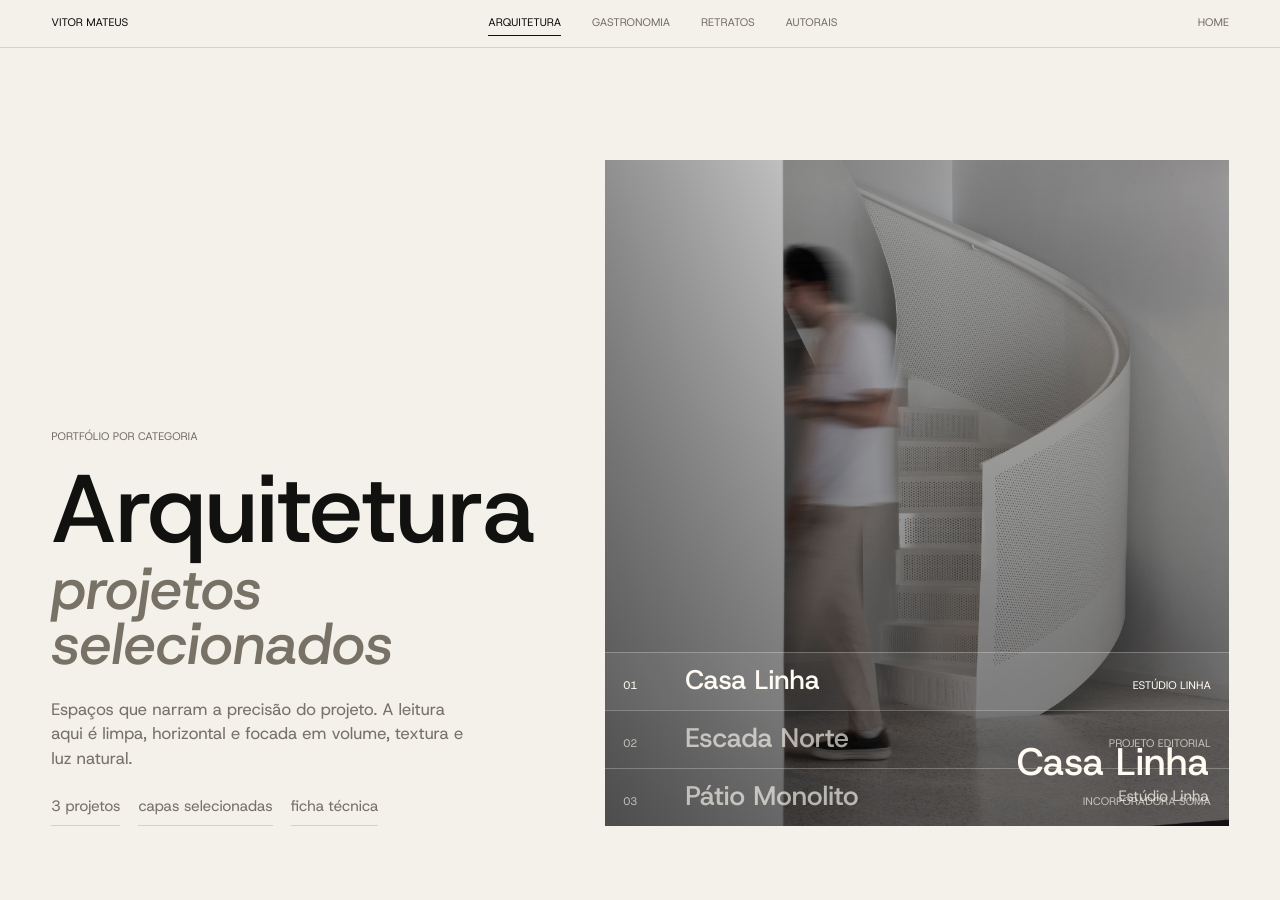
==== arquitetura.html @ 24df0d2b "feat: add category and project portfolio pages" ====
﻿<!DOCTYPE html>
<html lang="pt-BR">
<head>
  <meta charset="UTF-8" />
  <meta name="viewport" content="width=device-width, initial-scale=1.0" />
  <title>Arquitetura - Vitor Mateus</title>
  <meta name="description" content="Projetos de arquitetura por Vitor Mateus." />
  <link rel="preconnect" href="https://fonts.googleapis.com" />
  <link rel="preconnect" href="https://fonts.gstatic.com" crossorigin />
  <link href="https://fonts.googleapis.com/css2?family=Host+Grotesk:ital,wght@0,300..800;1,300..800&display=swap" rel="stylesheet" />
  <link rel="stylesheet" href="assets/category-page.css" />
</head>
<body>
  <div id="app"></div>
  <script>
    window.PAGE_DATA = {
      label: "Arquitetura",
      path: "/arquitetura",
      title: "Arquitetura",
      subtitle: "projetos selecionados",
      intro: "Espaços que narram a precisão do projeto. A leitura aqui é limpa, horizontal e focada em volume, textura e luz natural.",
      stats: ["3 projetos", "capas selecionadas", "ficha técnica"],
      projects: [
        {
          slug: "casa-linha",
          title: "Casa Linha",
          client: "Estúdio Linha",
          date: "2025",
          location: "São Paulo, BR",
          note: "residencial",
          description: "Ensaio de residência contemporânea com ênfase em circulação, luz lateral e acabamento.",
          cover: "assets/arquitetura/arq-01.jpg",
          coverAlt: "Escada em residência contemporânea",
        },
        {
          slug: "escada-norte",
          title: "Escada Norte",
          client: "Projeto Editorial",
          date: "2024",
          location: "Curitiba, BR",
          note: "circulação",
          description: "Uma sequência sobre eixo vertical, ritmo e silêncio visual em ambiente interno.",
          cover: "assets/arquitetura/arq-04.jpg",
          coverAlt: "Escada com linguagem minimalista",
        },
        {
          slug: "patio-monolito",
          title: "Pátio Monolito",
          client: "Incorporadora Soma",
          date: "2024",
          location: "Belo Horizonte, BR",
          note: "textura e massa",
          description: "Blocos, cortes de sombra e materialidade em uma leitura mais gráfica da arquitetura.",
          cover: "assets/arquitetura/arq-07.jpg",
          coverAlt: "Escada e fachada interna",
        }
      ]
    };
  </script>
  <script src="assets/category-page.js"></script>
</body>
</html>
---- assets/category-page.css ----
﻿:root {
  --ink: #11110f;
  --paper: #f4f1eb;
  --paper-soft: #e7e1d6;
  --muted: #777166;
  --line: rgba(17, 17, 15, 0.14);
  --white: #fffaf2;
  --display: "Host Grotesk", "Helvetica Neue", Arial, sans-serif;
  --body: "Host Grotesk", "Helvetica Neue", Arial, sans-serif;
  --side: clamp(20px, 4vw, 64px);
  --max: 1680px;
}

*,
*::before,
*::after {
  box-sizing: border-box;
}

html {
  scroll-behavior: smooth;
  background: var(--ink);
}

body {
  margin: 0;
  min-height: 100vh;
  background: var(--paper);
  color: var(--ink);
  font-family: var(--body);
  font-size: 15px;
  line-height: 1.45;
  text-rendering: geometricPrecision;
}

img,
video {
  display: block;
  width: 100%;
}

a {
  color: inherit;
  text-decoration: none;
}

button {
  font: inherit;
  color: inherit;
}

::selection {
  background: var(--ink);
  color: var(--paper);
}

.page {
  max-width: var(--max);
  margin: 0 auto;
}

.topbar {
  position: sticky;
  top: 0;
  z-index: 40;
  display: grid;
  grid-template-columns: auto 1fr auto;
  gap: 24px;
  align-items: center;
  padding: 18px var(--side);
  background: color-mix(in srgb, var(--paper) 86%, transparent);
  border-bottom: 1px solid var(--line);
  backdrop-filter: blur(18px);
}

.topbar__brand,
.topbar__link,
.topbar__home,
.eyebrow,
.footer {
  font-size: 11px;
  line-height: 1;
  text-transform: uppercase;
}

.topbar__brand,
.topbar__home {
  white-space: nowrap;
}

.topbar__nav {
  display: flex;
  justify-content: center;
  gap: clamp(12px, 2.4vw, 36px);
}

.topbar__link,
.topbar__home {
  position: relative;
  color: var(--muted);
  transition: color 180ms ease;
}

.topbar__link::after,
.topbar__home::after {
  content: "";
  position: absolute;
  left: 0;
  right: 0;
  bottom: -7px;
  height: 1px;
  background: currentColor;
  transform: scaleX(0);
  transform-origin: left;
  transition: transform 220ms ease;
}

.topbar__link:hover,
.topbar__link.is-current,
.topbar__home:hover {
  color: var(--ink);
}

.topbar__link:hover::after,
.topbar__link.is-current::after,
.topbar__home:hover::after {
  transform: scaleX(1);
}

.category-hero {
  min-height: calc(100svh - 58px);
  display: grid;
  grid-template-columns: minmax(0, 0.88fr) minmax(420px, 1.12fr);
  gap: clamp(28px, 5vw, 96px);
  align-items: end;
  padding: clamp(34px, 5vw, 84px) var(--side);
}

.category-hero__text {
  display: grid;
  gap: clamp(18px, 2vw, 30px);
  align-content: end;
}

.eyebrow {
  margin: 0;
  color: var(--muted);
}

.category-hero h1 {
  margin: 0;
  font-family: var(--display);
  font-size: clamp(58px, 7.5vw, 118px);
  font-weight: 500;
  line-height: 0.86;
}

.category-hero h1 span {
  display: block;
  max-width: 12ch;
  margin-top: 12px;
  color: var(--muted);
  font-size: clamp(32px, 4.5vw, 72px);
  font-style: italic;
  line-height: 0.95;
}

.category-hero__copy {
  max-width: 39ch;
  margin: 0;
  color: var(--muted);
  font-size: clamp(16px, 1.3vw, 20px);
}

.category-hero__stats {
  display: flex;
  flex-wrap: wrap;
  gap: 10px 18px;
  color: var(--muted);
}

.category-hero__stats span {
  padding-bottom: 7px;
  border-bottom: 1px solid var(--line);
}

.category-hero__visual {
  position: relative;
  min-height: min(74svh, 760px);
  overflow: hidden;
  background: var(--paper-soft);
}

.preview {
  position: absolute;
  inset: 0;
  display: block;
  color: var(--white);
}

.preview::after {
  content: "";
  position: absolute;
  inset: 0;
  background:
    linear-gradient(180deg, rgba(0,0,0,0.03), rgba(0,0,0,0.48)),
    linear-gradient(90deg, rgba(0,0,0,0.42), rgba(0,0,0,0.04) 55%);
}

.preview img {
  height: 100%;
  object-fit: cover;
  transition: transform 900ms cubic-bezier(.2,.7,.2,1), filter 420ms ease;
}

.category-hero__visual:hover .preview img {
  transform: scale(1.025);
  filter: brightness(0.94);
}

.preview__caption {
  position: absolute;
  right: 20px;
  bottom: 18px;
  z-index: 2;
  display: grid;
  gap: 5px;
  justify-items: end;
  text-align: right;
}

.preview__caption strong {
  font-size: clamp(28px, 3vw, 54px);
  font-weight: 500;
  line-height: 0.95;
}

.preview__caption em {
  color: rgba(255, 250, 242, 0.72);
  font-style: normal;
}

.project-index {
  position: absolute;
  left: 0;
  right: 0;
  bottom: 0;
  z-index: 3;
  display: grid;
  color: var(--white);
}

.project-index__row {
  display: grid;
  grid-template-columns: 46px minmax(0, 1fr) auto;
  gap: 16px;
  align-items: baseline;
  min-height: 58px;
  padding: 15px 18px;
  border-top: 1px solid rgba(255, 250, 242, 0.26);
  color: rgba(255, 250, 242, 0.64);
  transition: color 180ms ease, background 180ms ease;
}

.project-index__row:hover,
.project-index__row:focus,
.project-index__row.is-active {
  color: var(--white);
  background: rgba(255, 250, 242, 0.055);
}

.project-index__row span,
.project-index__row em {
  font-size: 11px;
  font-style: normal;
  text-transform: uppercase;
}

.project-index__row strong {
  overflow: hidden;
  font-family: var(--display);
  font-size: clamp(24px, 2.1vw, 38px);
  font-weight: 500;
  line-height: 0.95;
  text-overflow: ellipsis;
  white-space: nowrap;
}

@media (max-width: 1080px) {
  .category-hero {
    grid-template-columns: 1fr;
  }

  .category-hero__visual {
    min-height: 68svh;
  }

}

@media (max-width: 760px) {
  .topbar {
    grid-template-columns: 1fr auto;
  }

  .topbar__nav {
    display: none;
  }

  .category-hero {
    min-height: auto;
    padding-top: 44px;
  }

  .category-hero__visual {
    min-height: 74svh;
  }

  .preview__caption {
    display: none;
  }

  .project-index__row {
    grid-template-columns: 34px minmax(0, 1fr);
  }

  .project-index__row em {
    display: none;
  }

}

@media (prefers-reduced-motion: reduce) {
  html {
    scroll-behavior: auto;
  }

  *,
  *::before,
  *::after {
    animation-duration: 1ms !important;
    animation-iteration-count: 1 !important;
    transition-duration: 1ms !important;
  }
}
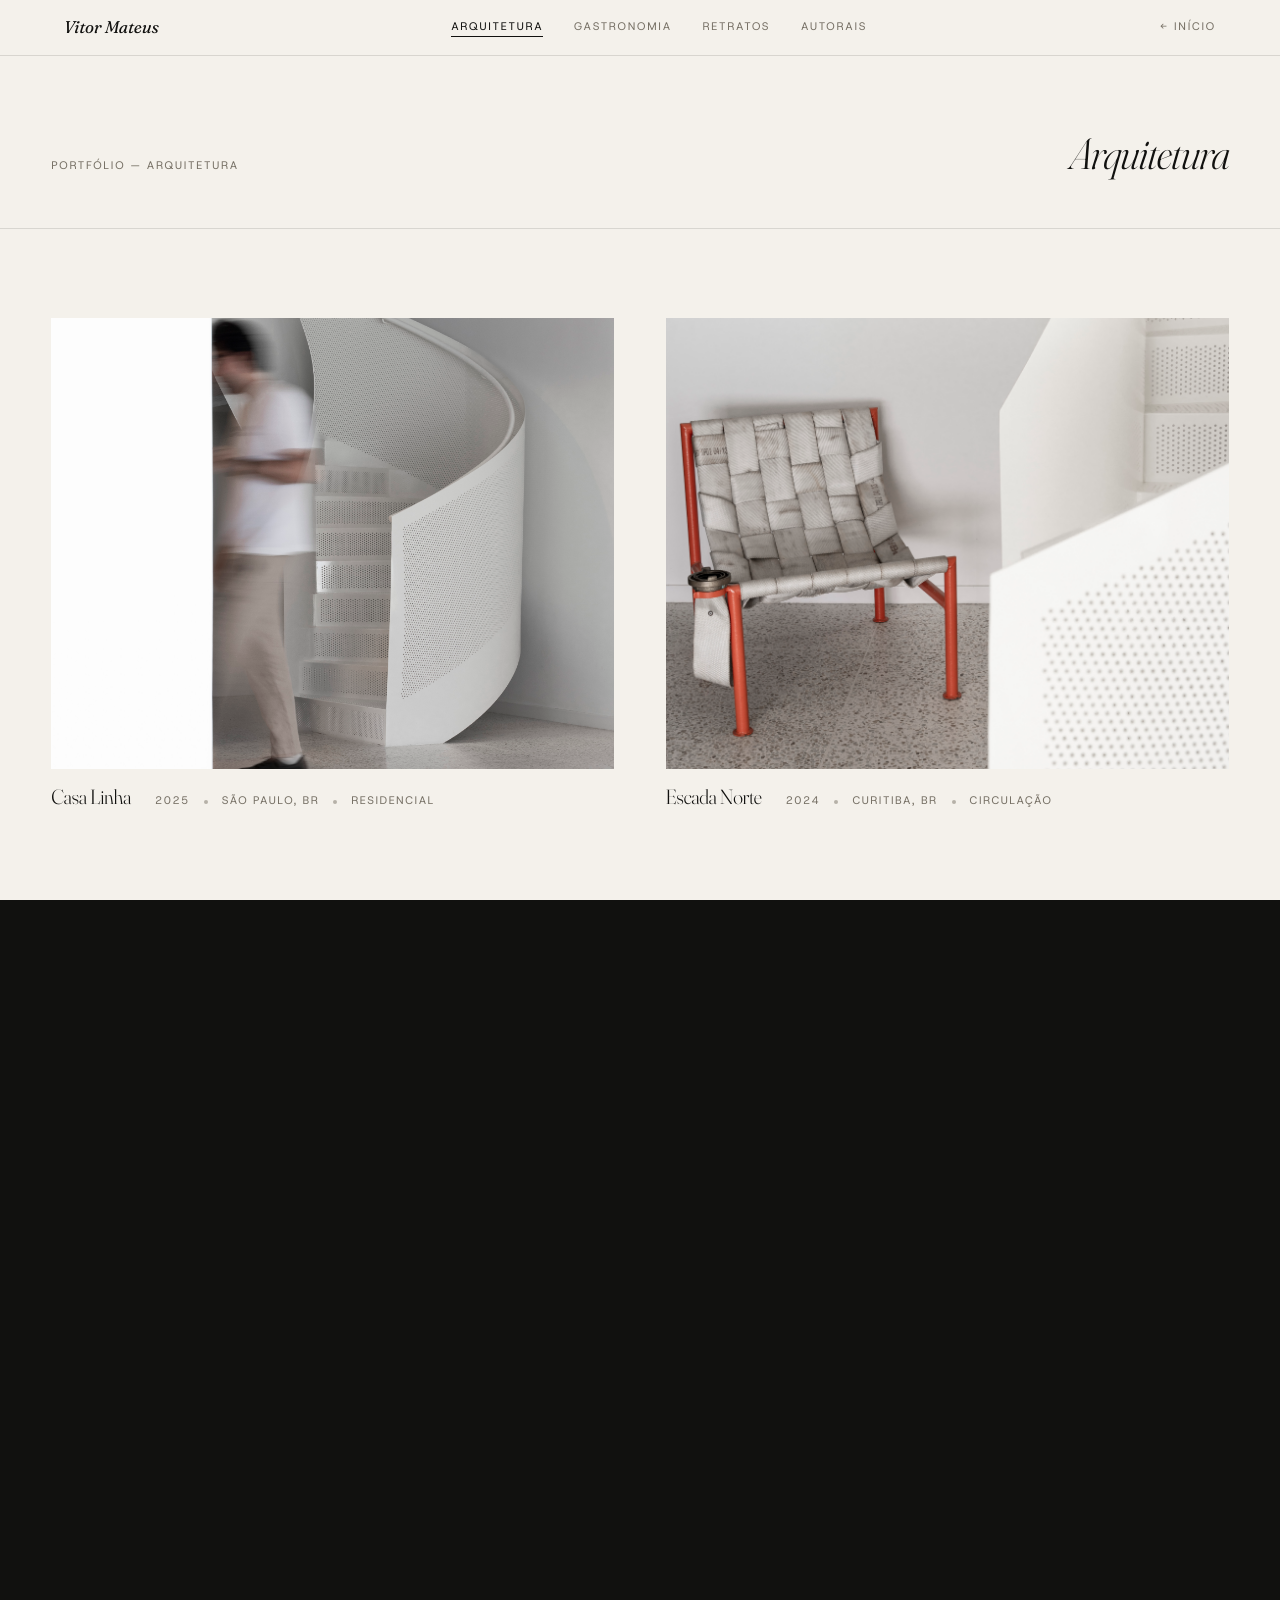
==== commit 9ab15896: "alteracoes estilo Studio Ahremark" ====
--- a/arquitetura.html
+++ b/arquitetura.html
@@ -7,7 +7,7 @@
   <meta name="description" content="Projetos de arquitetura por Vitor Mateus." />
   <link rel="preconnect" href="https://fonts.googleapis.com" />
   <link rel="preconnect" href="https://fonts.gstatic.com" crossorigin />
-  <link href="https://fonts.googleapis.com/css2?family=Host+Grotesk:ital,wght@0,300..800;1,300..800&display=swap" rel="stylesheet" />
+  <link href="https://fonts.googleapis.com/css2?family=Host+Grotesk:ital,wght@0,300..800;1,300..800&family=Fraunces:ital,opsz,wght@0,9..144,300..600;1,9..144,300..600&display=swap" rel="stylesheet" />
   <link rel="stylesheet" href="assets/category-page.css" />
 </head>
 <body>
--- a/assets/category-page.css
+++ b/assets/category-page.css
@@ -1,25 +1,25 @@
-﻿:root {
+:root {
   --ink: #11110f;
   --paper: #f4f1eb;
   --paper-soft: #e7e1d6;
   --muted: #777166;
-  --line: rgba(17, 17, 15, 0.14);
+  --muted-2: #5e5950;
+  --line: rgba(17, 17, 15, 0.12);
+  --line-strong: rgba(17, 17, 15, 0.28);
   --white: #fffaf2;
-  --display: "Host Grotesk", "Helvetica Neue", Arial, sans-serif;
+  --serif: "Fraunces", "Times New Roman", Georgia, serif;
+  --display: "Fraunces", "Times New Roman", Georgia, serif;
   --body: "Host Grotesk", "Helvetica Neue", Arial, sans-serif;
-  --side: clamp(20px, 4vw, 64px);
-  --max: 1680px;
-}
-
-*,
-*::before,
-*::after {
-  box-sizing: border-box;
-}
+  --side: clamp(24px, 5vw, 88px);
+  --max: 1440px;
+  --topbar-h: 56px;
+}
+
+*, *::before, *::after { box-sizing: border-box; }
 
 html {
   scroll-behavior: smooth;
-  background: var(--ink);
+  background: var(--paper);
 }
 
 body {
@@ -31,67 +31,74 @@
   font-size: 15px;
   line-height: 1.45;
   text-rendering: geometricPrecision;
-}
-
-img,
-video {
-  display: block;
-  width: 100%;
-}
-
-a {
-  color: inherit;
-  text-decoration: none;
-}
-
-button {
-  font: inherit;
-  color: inherit;
-}
-
-::selection {
+  overflow-x: hidden;
+}
+
+img, video { display: block; width: 100%; }
+a { color: inherit; text-decoration: none; }
+button { font: inherit; color: inherit; }
+
+::selection { background: var(--ink); color: var(--paper); }
+
+/* ─── Page Transition ─── */
+.page-transition {
+  position: fixed;
+  inset: 0;
+  z-index: 500;
   background: var(--ink);
-  color: var(--paper);
-}
-
-.page {
-  max-width: var(--max);
-  margin: 0 auto;
-}
-
+  transform: translateY(100%);
+  pointer-events: none;
+}
+
+.page-transition.is-entering {
+  animation: curtain-in 600ms cubic-bezier(.76, 0, .24, 1) forwards;
+}
+
+@keyframes curtain-in {
+  from { transform: translateY(100%); }
+  to   { transform: translateY(0%); }
+}
+
+/* ─── Topbar ─── */
 .topbar {
-  position: sticky;
-  top: 0;
+  position: fixed;
+  top: 0; left: 0; right: 0;
   z-index: 40;
+  height: var(--topbar-h);
   display: grid;
   grid-template-columns: auto 1fr auto;
   gap: 24px;
   align-items: center;
-  padding: 18px var(--side);
-  background: color-mix(in srgb, var(--paper) 86%, transparent);
+  padding: 0 var(--side);
+  background: color-mix(in srgb, var(--paper) 88%, transparent);
   border-bottom: 1px solid var(--line);
-  backdrop-filter: blur(18px);
-}
-
-.topbar__brand,
+  backdrop-filter: blur(20px);
+  -webkit-backdrop-filter: blur(20px);
+}
+
 .topbar__link,
 .topbar__home,
-.eyebrow,
-.footer {
+.eyebrow {
   font-size: 11px;
+  letter-spacing: 0.16em;
   line-height: 1;
   text-transform: uppercase;
 }
 
-.topbar__brand,
-.topbar__home {
+.topbar__brand {
   white-space: nowrap;
+  font-family: var(--serif);
+  font-size: 17px;
+  font-style: italic;
+  font-weight: 400;
+  letter-spacing: -0.01em;
+  line-height: 1;
 }
 
 .topbar__nav {
   display: flex;
   justify-content: center;
-  gap: clamp(12px, 2.4vw, 36px);
+  gap: clamp(14px, 2.4vw, 40px);
 }
 
 .topbar__link,
@@ -99,47 +106,40 @@
   position: relative;
   color: var(--muted);
   transition: color 180ms ease;
+  white-space: nowrap;
 }
 
 .topbar__link::after,
 .topbar__home::after {
   content: "";
   position: absolute;
-  left: 0;
-  right: 0;
-  bottom: -7px;
+  left: 0; right: 0;
+  bottom: -4px;
   height: 1px;
   background: currentColor;
   transform: scaleX(0);
   transform-origin: left;
-  transition: transform 220ms ease;
+  transition: transform 260ms cubic-bezier(.76, 0, .24, 1);
 }
 
 .topbar__link:hover,
 .topbar__link.is-current,
-.topbar__home:hover {
-  color: var(--ink);
-}
+.topbar__home:hover { color: var(--ink); }
 
 .topbar__link:hover::after,
 .topbar__link.is-current::after,
-.topbar__home:hover::after {
-  transform: scaleX(1);
-}
-
-.category-hero {
-  min-height: calc(100svh - 58px);
-  display: grid;
-  grid-template-columns: minmax(0, 0.88fr) minmax(420px, 1.12fr);
-  gap: clamp(28px, 5vw, 96px);
-  align-items: end;
-  padding: clamp(34px, 5vw, 84px) var(--side);
-}
-
-.category-hero__text {
-  display: grid;
-  gap: clamp(18px, 2vw, 30px);
-  align-content: end;
+.topbar__home:hover::after { transform: scaleX(1); }
+
+.topbar__link.is-current { color: var(--ink); }
+
+/* ─── Top header — minimal ─── */
+.cat-header {
+  display: flex;
+  align-items: baseline;
+  justify-content: space-between;
+  gap: 24px;
+  padding: calc(var(--topbar-h) + clamp(48px, 6vw, 88px)) clamp(28px, 4vw, 64px) clamp(36px, 4vw, 56px);
+  border-bottom: 1px solid var(--line);
 }
 
 .eyebrow {
@@ -147,198 +147,200 @@
   color: var(--muted);
 }
 
-.category-hero h1 {
+.cat-title {
   margin: 0;
-  font-family: var(--display);
-  font-size: clamp(58px, 7.5vw, 118px);
-  font-weight: 500;
-  line-height: 0.86;
-}
-
-.category-hero h1 span {
+  font-family: var(--serif);
+  font-size: clamp(32px, 3.4vw, 52px);
+  font-weight: 300;
+  font-style: italic;
+  line-height: 1;
+  letter-spacing: -0.025em;
+  font-variation-settings: "opsz" 144;
+}
+
+/* ─── Layout — full-width stack ─── */
+.cat-layout {
   display: block;
-  max-width: 12ch;
-  margin-top: 12px;
-  color: var(--muted);
-  font-size: clamp(32px, 4.5vw, 72px);
-  font-style: italic;
-  line-height: 0.95;
-}
-
-.category-hero__copy {
-  max-width: 39ch;
-  margin: 0;
-  color: var(--muted);
-  font-size: clamp(16px, 1.3vw, 20px);
-}
-
-.category-hero__stats {
-  display: flex;
-  flex-wrap: wrap;
-  gap: 10px 18px;
-  color: var(--muted);
-}
-
-.category-hero__stats span {
-  padding-bottom: 7px;
-  border-bottom: 1px solid var(--line);
-}
-
-.category-hero__visual {
+}
+
+/* ─── Featured Works Grid (OH Architecture style) ─── */
+.cat-stack {
+  display: grid;
+  grid-template-columns: repeat(2, minmax(0, 1fr));
+  gap: clamp(80px, 8vw, 140px) clamp(36px, 4vw, 72px);
+  padding: clamp(60px, 7vw, 110px) clamp(28px, 4vw, 64px) 0;
+  max-width: var(--max);
+  margin: 0 auto;
+}
+
+.cat-card {
   position: relative;
-  min-height: min(74svh, 760px);
+  display: flex;
+  flex-direction: column;
+  gap: 18px;
+  text-decoration: none;
+  cursor: pointer;
+  opacity: 0;
+  transform: translateY(40px);
+  transition: opacity 800ms ease, transform 900ms cubic-bezier(.2,.7,.2,1);
+}
+
+.cat-card.is-visible {
+  opacity: 1;
+  transform: translateY(0);
+}
+
+
+/* Image — landscape 16:10 */
+.cat-card__media {
+  position: relative;
   overflow: hidden;
   background: var(--paper-soft);
-}
-
-.preview {
+  aspect-ratio: 5 / 4;
+}
+
+.cat-card__media img {
   position: absolute;
   inset: 0;
-  display: block;
-  color: var(--white);
-}
-
-.preview::after {
-  content: "";
-  position: absolute;
-  inset: 0;
-  background:
-    linear-gradient(180deg, rgba(0,0,0,0.03), rgba(0,0,0,0.48)),
-    linear-gradient(90deg, rgba(0,0,0,0.42), rgba(0,0,0,0.04) 55%);
-}
-
-.preview img {
+  width: 100%;
   height: 100%;
   object-fit: cover;
-  transition: transform 900ms cubic-bezier(.2,.7,.2,1), filter 420ms ease;
-}
-
-.category-hero__visual:hover .preview img {
-  transform: scale(1.025);
-  filter: brightness(0.94);
-}
-
-.preview__caption {
-  position: absolute;
-  right: 20px;
-  bottom: 18px;
-  z-index: 2;
+  filter: saturate(0.96);
+  transition: opacity 500ms cubic-bezier(.4, 0, .2, 1);
+}
+
+.cat-card__media img[data-layer="base"] { opacity: 1; z-index: 1; }
+.cat-card__media img[data-layer="swap"] { opacity: 0; z-index: 2; }
+
+.cat-card.is-swapped .cat-card__media img[data-layer="base"] { opacity: 0; }
+.cat-card.is-swapped .cat-card__media img[data-layer="swap"] { opacity: 1; }
+
+/* Caption row: title + meta on the same line, flush with image */
+.cat-card__caption {
+  display: flex;
+  align-items: baseline;
+  flex-wrap: wrap;
+  gap: 12px 24px;
+  padding: 0;
+}
+
+.cat-card__title {
+  margin: 0;
+  font-family: var(--serif);
+  font-size: clamp(20px, 1.6vw, 26px);
+  font-weight: 300;
+  line-height: 1.1;
+  letter-spacing: -0.015em;
+  color: var(--ink);
+  font-variation-settings: "opsz" 144;
+}
+
+.cat-card__meta {
+  display: flex;
+  flex-wrap: wrap;
+  align-items: center;
+  gap: 14px;
+  font-size: 11px;
+  letter-spacing: 0.14em;
+  text-transform: uppercase;
+  color: var(--muted);
+}
+
+.cat-card__meta span {
+  display: inline-flex;
+  align-items: center;
+  gap: 14px;
+}
+
+.cat-card__meta span:not(:last-child)::after {
+  content: "";
+  width: 4px;
+  height: 4px;
+  background: var(--muted);
+  border-radius: 50%;
+  opacity: 0.5;
+}
+
+
+/* Closing flourish at bottom of stack */
+.cat-stack__end {
+  grid-column: 1 / -1;
   display: grid;
-  gap: 5px;
-  justify-items: end;
-  text-align: right;
-}
-
-.preview__caption strong {
-  font-size: clamp(28px, 3vw, 54px);
+  place-items: center;
+  padding: clamp(80px, 9vw, 140px) clamp(20px, 4vw, 64px) clamp(50px, 6vw, 80px);
+  text-align: center;
+  color: var(--muted);
+  border-top: 1px solid var(--line);
+  margin-top: clamp(60px, 7vw, 100px);
+}
+
+.cat-stack__end p {
+  margin: 0 0 18px;
+  font-size: 11px;
+  letter-spacing: 0.14em;
+  text-transform: uppercase;
+}
+
+.cat-stack__end a {
+  font-family: var(--display);
+  font-size: clamp(24px, 2.4vw, 36px);
   font-weight: 500;
-  line-height: 0.95;
-}
-
-.preview__caption em {
-  color: rgba(255, 250, 242, 0.72);
-  font-style: normal;
-}
-
-.project-index {
-  position: absolute;
-  left: 0;
-  right: 0;
-  bottom: 0;
-  z-index: 3;
-  display: grid;
-  color: var(--white);
-}
-
-.project-index__row {
-  display: grid;
-  grid-template-columns: 46px minmax(0, 1fr) auto;
-  gap: 16px;
-  align-items: baseline;
-  min-height: 58px;
-  padding: 15px 18px;
-  border-top: 1px solid rgba(255, 250, 242, 0.26);
-  color: rgba(255, 250, 242, 0.64);
-  transition: color 180ms ease, background 180ms ease;
-}
-
-.project-index__row:hover,
-.project-index__row:focus,
-.project-index__row.is-active {
-  color: var(--white);
-  background: rgba(255, 250, 242, 0.055);
-}
-
-.project-index__row span,
-.project-index__row em {
-  font-size: 11px;
-  font-style: normal;
-  text-transform: uppercase;
-}
-
-.project-index__row strong {
-  overflow: hidden;
-  font-family: var(--display);
-  font-size: clamp(24px, 2.1vw, 38px);
-  font-weight: 500;
-  line-height: 0.95;
-  text-overflow: ellipsis;
-  white-space: nowrap;
-}
-
+  letter-spacing: -0.025em;
+  color: var(--ink);
+  border-bottom: 1px solid var(--ink);
+  padding-bottom: 4px;
+}
+
+/* ─── Reveal on init ─── */
+.reveal-init {
+  opacity: 0;
+  transform: translateY(20px);
+  transition: opacity 700ms ease, transform 700ms cubic-bezier(.2,.7,.2,1);
+}
+.reveal-init.is-visible {
+  opacity: 1;
+  transform: translateY(0);
+}
+
+/* ─── Responsive ─── */
 @media (max-width: 1080px) {
-  .category-hero {
+  .cat-stack {
+    padding: clamp(50px, 6vw, 80px) clamp(20px, 4vw, 40px) 0;
+    gap: clamp(60px, 7vw, 100px) clamp(24px, 3vw, 40px);
+  }
+
+}
+
+@media (max-width: 760px) {
+  .topbar { grid-template-columns: 1fr auto; }
+  .topbar__nav { display: none; }
+
+  .cat-header {
+    flex-direction: column;
+    align-items: flex-start;
+    gap: 12px;
+    padding: calc(var(--topbar-h) + 40px) var(--side) 30px;
+  }
+
+  .cat-stack {
     grid-template-columns: 1fr;
-  }
-
-  .category-hero__visual {
-    min-height: 68svh;
-  }
-
-}
-
-@media (max-width: 760px) {
-  .topbar {
-    grid-template-columns: 1fr auto;
-  }
-
-  .topbar__nav {
-    display: none;
-  }
-
-  .category-hero {
-    min-height: auto;
-    padding-top: 44px;
-  }
-
-  .category-hero__visual {
-    min-height: 74svh;
-  }
-
-  .preview__caption {
-    display: none;
-  }
-
-  .project-index__row {
-    grid-template-columns: 34px minmax(0, 1fr);
-  }
-
-  .project-index__row em {
-    display: none;
-  }
-
+    gap: clamp(50px, 8vw, 80px);
+    padding: clamp(40px, 6vw, 60px) var(--side) 0;
+  }
+
+  .cat-card__media { aspect-ratio: 5 / 4; }
+
+  .cat-card__title {
+    font-size: clamp(18px, 4.5vw, 22px);
+  }
 }
 
 @media (prefers-reduced-motion: reduce) {
-  html {
-    scroll-behavior: auto;
-  }
-
-  *,
-  *::before,
-  *::after {
+  html { scroll-behavior: auto; }
+  *, *::before, *::after {
     animation-duration: 1ms !important;
     animation-iteration-count: 1 !important;
     transition-duration: 1ms !important;
   }
-}
+  .cat-card { opacity: 1; transform: none; }
+}
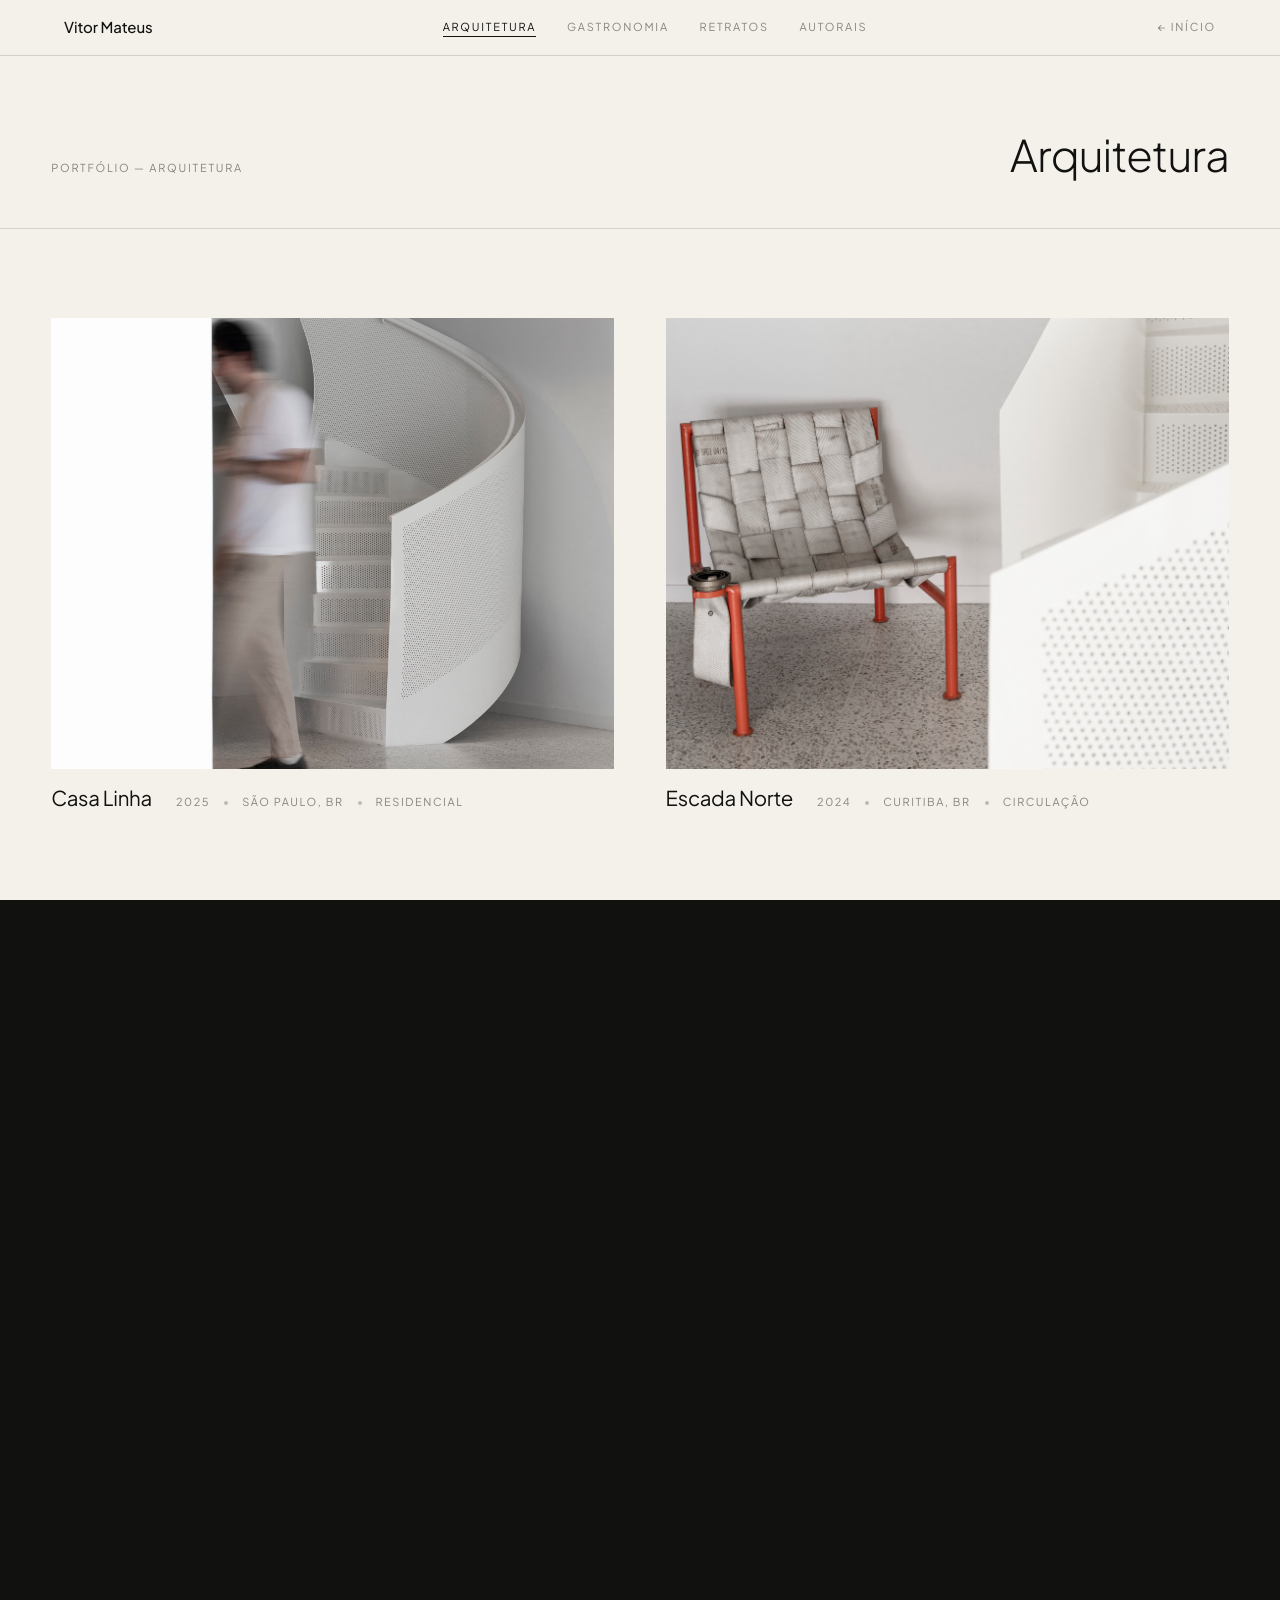
==== commit 03879edd: "alteracoes estilo Studio Ahremark" ====
--- a/arquitetura.html
+++ b/arquitetura.html
@@ -7,7 +7,7 @@
   <meta name="description" content="Projetos de arquitetura por Vitor Mateus." />
   <link rel="preconnect" href="https://fonts.googleapis.com" />
   <link rel="preconnect" href="https://fonts.gstatic.com" crossorigin />
-  <link href="https://fonts.googleapis.com/css2?family=Host+Grotesk:ital,wght@0,300..800;1,300..800&family=Fraunces:ital,opsz,wght@0,9..144,300..600;1,9..144,300..600&display=swap" rel="stylesheet" />
+  <link href="https://fonts.googleapis.com/css2?family=Plus+Jakarta+Sans:ital,wght@0,200..800;1,200..800&display=swap" rel="stylesheet" />
   <link rel="stylesheet" href="assets/category-page.css" />
 </head>
 <body>
--- a/assets/category-page.css
+++ b/assets/category-page.css
@@ -2,14 +2,15 @@
   --ink: #11110f;
   --paper: #f4f1eb;
   --paper-soft: #e7e1d6;
-  --muted: #777166;
+  --muted: #8a857b;
   --muted-2: #5e5950;
-  --line: rgba(17, 17, 15, 0.12);
+  --line: rgba(17, 17, 15, 0.14);
   --line-strong: rgba(17, 17, 15, 0.28);
   --white: #fffaf2;
-  --serif: "Fraunces", "Times New Roman", Georgia, serif;
-  --display: "Fraunces", "Times New Roman", Georgia, serif;
-  --body: "Host Grotesk", "Helvetica Neue", Arial, sans-serif;
+  --sans: "Plus Jakarta Sans", "Helvetica Neue", Arial, sans-serif;
+  --serif: "Plus Jakarta Sans", "Helvetica Neue", Arial, sans-serif;
+  --display: "Plus Jakarta Sans", "Helvetica Neue", Arial, sans-serif;
+  --body: "Plus Jakarta Sans", "Helvetica Neue", Arial, sans-serif;
   --side: clamp(24px, 5vw, 88px);
   --max: 1440px;
   --topbar-h: 56px;
@@ -87,11 +88,10 @@
 
 .topbar__brand {
   white-space: nowrap;
-  font-family: var(--serif);
-  font-size: 17px;
-  font-style: italic;
-  font-weight: 400;
-  letter-spacing: -0.01em;
+  font-family: var(--sans);
+  font-size: 15px;
+  font-weight: 500;
+  letter-spacing: -0.005em;
   line-height: 1;
 }
 
@@ -149,13 +149,11 @@
 
 .cat-title {
   margin: 0;
-  font-family: var(--serif);
+  font-family: var(--sans);
   font-size: clamp(32px, 3.4vw, 52px);
   font-weight: 300;
-  font-style: italic;
   line-height: 1;
   letter-spacing: -0.025em;
-  font-variation-settings: "opsz" 144;
 }
 
 /* ─── Layout — full-width stack ─── */
@@ -226,13 +224,12 @@
 
 .cat-card__title {
   margin: 0;
-  font-family: var(--serif);
+  font-family: var(--sans);
   font-size: clamp(20px, 1.6vw, 26px);
-  font-weight: 300;
+  font-weight: 400;
   line-height: 1.1;
   letter-spacing: -0.015em;
   color: var(--ink);
-  font-variation-settings: "opsz" 144;
 }
 
 .cat-card__meta {
